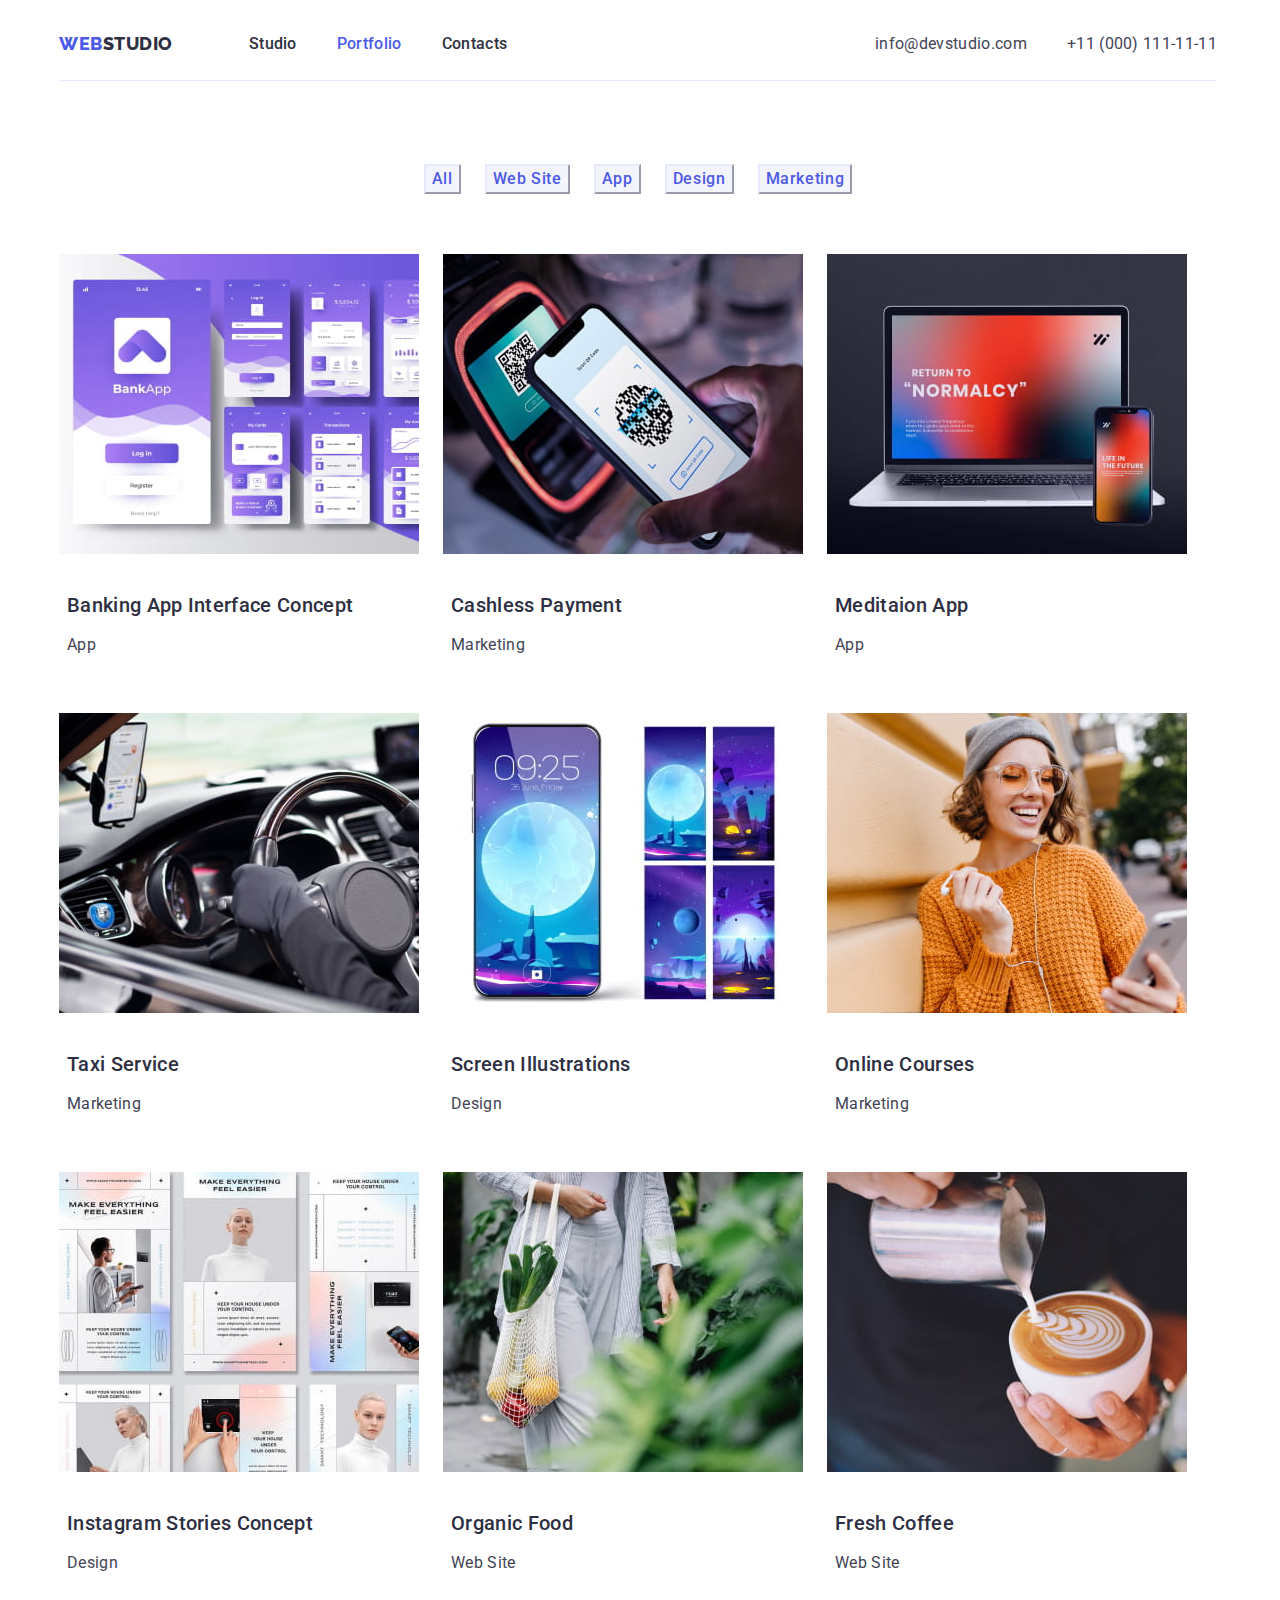
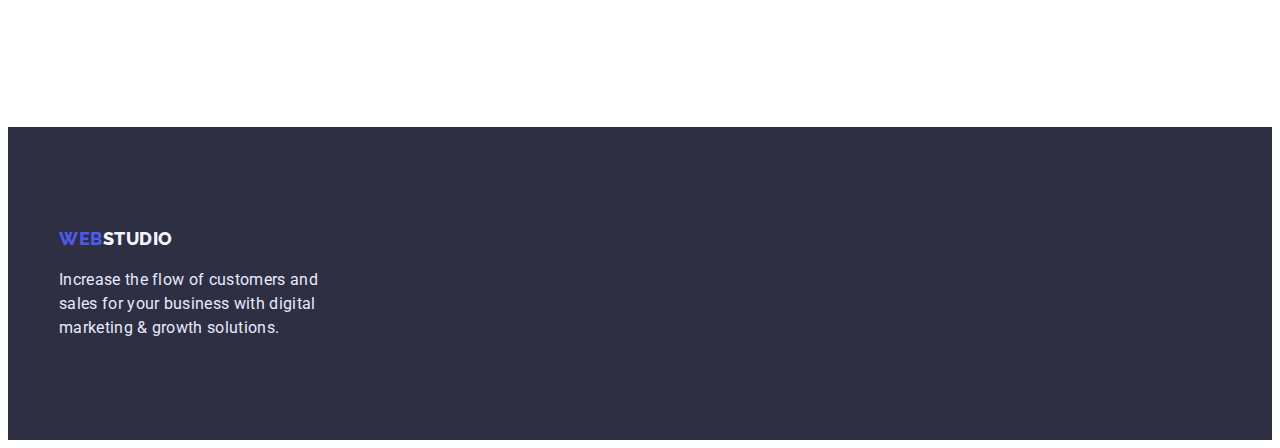
==== portfolio.html @ dd0be05a "and" ====
<!DOCTYPE html>
<html lang="en">
<head>
    <meta charset="UTF-8">
    <meta http-equiv="X-UA-Compatible" content="IE=edge">
    <meta name="viewport" content="width=device-width, initial-scale=1.0">
    <title>Portfolio</title>

    <link rel="preconnect" href="https://fonts.googleapis.com">
    <link rel="preconnect" href="https://fonts.gstatic.com" crossorigin>
    <link href="https://fonts.googleapis.com/css2?family=Raleway:wght@800&family=Roboto:wght@400;500;700;900&display=swap" rel="stylesheet">

    <link rel="stylesheet" href="https://cdnjs.cloudflare.com/ajax/libs/modern-normalize/1.1.0/modern-normalize.min.css" integrity="sha512-wpPYUAdjBVSE4KJnH1VR1HeZfpl1ub8YT/NKx4PuQ5NmX2tKuGu6U/JRp5y+Y8XG2tV+wKQpNHVUX03MfMFn9Q==" crossorigin="anonymous" referrerpolicy="no-referrer" />
    
 <link rel="stylesheet" href="./css/styles.css"> 

</head>

<body>
       
    <header>
        <div class="container">
            <div class="header-container">
        <nav class="header-nav">
            <a href="./index.html" class="logo_first">Web<span class="logo_second">Studio</span></a>
            <ul class="site-nav list">
                <li><a href="./index.html" class="link">Studio</a></li>
                <li><a href="" class="link current">Portfolio</a></li>
                <li><a href="" class="link">Contacts</a></li>
            </ul>
        </nav>
        <address class="address-nav">
            <ul class="addres-contact list">
            <li><a href="mailto:info@devstudio.com" class="link current">info@devstudio.com</a></li>
            <li><a href="tel:+110001111111" class="link current">+11 (000) 111-11-11</a></li>
        </ul>        
        </address>
    </div>
    </div>
    </header>
    
    
    <main>
        <section class="fon-section">

            <div class="container">
            <!--button-services-->
            <section class="button-section">
            <ul class="button-port">
                <li><button class="button-nav-port">All</button></li>
                <li><button class="button-nav-port">Web Site</button></li>
                <li><button class="button-nav-port">App</button></li>
                <li><button class="button-nav-port">Design</button></li>
                <li><button class="button-nav-port">Marketing</button></li>
            </ul>
        </section>

        <!--services-->
        
                <section class="photo">
                <ul class="fon-photo">
                    <div class="block-photo">                        
                        
                        <li><img src="./images/img_banking.jpg" alt="Banking App Interface Concept App" width="360" height="300">
                            <div class="title-section">
                        <h2 class="section-title-photo">Banking App Interface Concept</h2>
                        <p class="description">App</p>
                    </div>
                        </li>
                    </div>
                </ul>   
                <ul class="fon-photo">
                    <div class="block-photo">
                        <li><img src="./images/img_payment.jpg" alt="Cashless Payment" width="360" height="300">
                            <div class="title-section">
                    <h2 class="section-title-photo">Cashless Payment</h2>
                    <p class="description">Marketing</p>
                    
                </div>
                    </li>
                </div>
                </ul>
                <ul class="fon-photo">
                    <div class="block-photo">
                    <li><img src="./images/meditaion_app.jpg" alt="Meditaion App">
                        <div class="title-section">
                        <h2 class="section-title-photo">Meditaion App</h2>
                    <p class="description">App</p>
                </div>
                    </li>
                </div>
                </ul>
                <ul class="fon-photo">
                    <div class="block-photo">
                    <li><img src="./images/img_taxi.jpg" alt="Taxi Service">
                        <div class="title-section">
                        <h2 class="section-title-photo">Taxi Service</h2>
                        <p class="description">Marketing</p>
                    </div>
                        </li>
                    </div>
                </ul>
                <ul class="fon-photo">
                    <div class="block-photo">
                        <li><img src="./images/img_screen.jpg" alt="Screen Illustrations">
                            <div class="title-section">
                            <h2 class="section-title-photo">Screen Illustrations</h2>
                        <p class="description">Design</p>
                    </div>
                        </li>
                    </div>
                </ul>
                <ul class="fon-photo">
                    <div class="block-photo">
                        <li><img src="./images/img_online.jpg" alt="Online Courses">
                            <div class="title-section">
                            <h2 class="section-title-photo">Online Courses</h2>
                        <p class="description">Marketing</p>
                    </div>
                        </li>
                    </div>
                </ul>
                <ul class="fon-photo">
                    <div class="block-photo">
                        <li><img src="./images/img_instagram.jpg" alt="Instagram Stories Concept">
                            <div class="title-section">
                            <h2 class="section-title-photo">Instagram Stories Concept</h2>
                        <p class="description">Design</p>
                    </div>
                        </li>
                    </div>
                </ul>
                <ul class="fon-photo">
                    <div class="block-photo">
                        <li><img src="./images/img_food.jpg" alt="Organic Food">
                            <div class="title-section">
                            <h2 class="section-title-photo">Organic Food</h2>
                        <p class="description">Web Site</p>
                    </div>
                        </li>
                    </div>
                </ul>
                <ul class="fon-photo">
                    <div class="block-photo">
                        <li><img src="./images/img_coffee.jpg" alt="Fresh Coffee">
                            <div class="title-section">
                            <h2 class="section-title-photo">Fresh Coffee</h2>
                        <p class="description">Web Site</p>
                    </div>
                        </li>
                    </div>
                    
                </ul>
            </section>
        </section>

    </main>



    <footer class="footer">
        <div class="container">
            <div class="footer-end">
        <a href="./index.html" class="logo_first">Web<span class="logo_second_footer">Studio</span></a>
    </div>
    <div class="footer-text">
        <p>Increase the flow of customers and sales for your business with digital marketing & growth solutions.</p>
    </div>
    </footer>   
</body>
</html>
---- css/styles.css ----
:root {
    --text: #434455;
    --dark: #2e2f42;
    --second-text-color: #fff;
    --primary-brand: #4d5ae5;
    --light: #f4f4fd;
    --pressed-state: #404bbf;
    --button-noactive: #f4f4fd;
    --accent: #e7e9fc;
    --success: #31d0aa;
    --subtle-text: #8e8f99;
    --modal-overlay: #2e2f4266;
    --hero-background: #2e2f42b2;

}

body {
    font-family: Roboto, sans-serif;
    color: var(--dark);
    background-color: var(--second-text-color);
    font-size: 16px;
    line-height: 1.5;
    letter-spacing: 0.02em;
    text-decoration: none;

}

.container {

    width: 1158px;
    padding-right: 12px;
    padding-left: 12px;
    margin-right: auto;
    margin-left: auto;

    
}

ul {
    list-style: none;
}

p, h1, h2, h3, h4, h5, ul {
    padding: 0;
    margin: 0;
}

/*logo*/

.header-container {

    display: flex;
    align-items: center;
    gap: 40px;
    border-bottom-width: 1px;
    border-bottom-style: solid;
    border-bottom-color: var(--accent);

}

.header-nav {
    display: flex;
    align-items: center;
    flex-grow: 1;
    gap: 76px;
    padding: 24px 0;
    

}

.address-nav {
    display: flex;
    align-items: center; 
    
}

.logo_first {
    font-family: Raleway, sans-serif;
    color: var(--primary-brand);
    font-weight: 800;
    font-size: 18px;
    line-height: 1.33;
    text-decoration: none;
    text-transform: uppercase;
    letter-spacing: 0.03em;
}

.logo_second {
    color: var(--dark);
 }

.site-nav {
    display: flex;
    gap: 40px;


} 

.site-nav .link {
    color: var(--dark);
    font-weight: 500;
    text-decoration: none;

}

.site-nav .link:hover,
.site-nav .link:focus {
    color: var(--pressed-state);
    
}

.site-nav .link.current {
    color: var(--primary-brand);
    text-decoration: none;
}

.addres-contact {
    display: flex;
    gap: 40px;
    
}

.addres-contact .link  {
    color: var(--text);
    text-decoration: none;
    font-style: normal;
    padding: 24px 0;
}

.addres-contact .link:hover,
.addres-contact .link:focus {
    color: var(--pressed-state);
}


.fon-hero-title {
    background-color: var(--dark);
    padding-top: 188px;
    padding-bottom: 292px;
    text-align: center;
}

.hero-title {
    color: var(--second-text-color);
    font-weight: 700;
    font-size: 56px;
    line-height: 1.07;
    max-width: 494px;
    margin: 0 auto 48px;


}

.button-main {
    font-family: Roboto, sans-serif;
    background-color: var(--primary-brand);
    color: var(--second-text-color);
    font-weight: 500;
    font-size: 16px;
    line-height: 1.5; 
    border-radius: 4px;
    border: 0px;
    padding: 16px 32px;
    margin-left: auto;
    nav-right: aut;
    text-align: center;
    cursor: pointer;
    letter-spacing: 0.04em;

}

.button-main:hover,
.button-main:focus {
    color: var(--second-text-color);
    background-color: var(--pressed-state);
}

.block-description {
    padding-top: 120px;
    padding-bottom: 120px;
}
.section-title {
    color: var(--dark);
    font-weight: 500;
    font-size: 20px;
    line-height: 1.2;
    text-align: left;
    padding-bottom: 8px;
}

.title-description {
    display: flex;
    gap: 24px;
}
    
    
    

.section-description {
    color: #434455;
    flex-wrap: wrap;
    margin: 0 auto 48px;
}

.block-doing {
    padding-bottom: 120px;
    }

.doing {
    color: var(--dark);
    font-weight: 700;
    font-size: 36px;
    line-height: 1.11;
    text-align: center;
    flex-wrap: wrap;
    gap: 24px;

    }

    .doing-section {
        flex-basis: calc((100% - 48px) / 3);   
        display: flex; 
        gap: 24px;
        padding-top: 72px;
    }

 .teams-fon {
    background-color: var(--light);
    padding-bottom: 116px;
  } 

 
.teams {
    color: var(--dark);
    font-weight: 700;
    font-size: 36px;
    line-height: 1.11;
    text-align: center;
    padding-bottom: 72px;
    padding-top: 120px;
    }

    .team-class {
    display: flex;
    gap: 12px;
    flex-wrap: wrap;
    }

.worker-fon {
    font-size: 16px;
    line-height: 1.5;
    background-color: #fff;
    margin: 0 auto;   
}

.worker-team {
    display: flex;
    justify-content: center;
    flex-direction: column;
    align-items: center;
}

.worker {
    color: var(--dark);
    font-weight: 500;
    padding-top: 32px;
    padding-bottom: 8px;

}
.team-job {
    color: var(--text);
    padding-bottom: 32px;
}

.fon-section {
    display: flex;
}
.button-section {
    padding-top: 83px;
    padding-bottom: 60px;
}

.button-port {
    display: flex;
    gap: 24px;
    text-align: center;  
    flex-wrap: wrap;
    justify-content: center;

}

.button-nav-port {
    font-family: Roboto, sans-serif;
    font-weight: 500;
    border-color: var(--accent);
    background-color: var(--button-noactive);
    color: var(--primary-brand);
    font-size: 16px;
    line-height: 1.5;
    cursor: pointer;
    letter-spacing: 0.04em;
}

.button-nav-port:hover,
.button-nav-port:focus  {
    color: var(--second-text-color);
    background-color: var(--pressed-state);
}
.container {
    padding-right: 16px;
}

.photo {
    display: flex;
    flex-wrap: wrap;
    gap: 24px;
    padding-bottom: 120px;
}

.fon-photo:nth-child(3) {
    margin-right: 0;
}

.fon-photo {
    background-color: var(--second-text-color);
    border-color: var(--accent);
    max-width: 360px;
    flex-basis: calc((100% - 48px) / 3);
}


.block-photo {
}

.fon-photo {
}

.title-section {
padding-top: 32px;
padding-bottom: 32px;
padding-left: 8px;
}

.section-title-photo {
    color: var(--dark);
    font-weight: 500;
    font-size: 20px;
    line-height: 1.2;
    text-align: left;
    padding-bottom: 8px;
}


.description {
    color: var(--text);
    padding-top: 8px;

}

.footer {
    color: var(--accent);
    background-color: var(--dark);
    padding-top: 100px;
    padding-bottom: 100px;
} 

.footer-end {
    width: 264px;
    padding-bottom: 16px;
}

.logo_second_footer {
    font-weight: 800;
    color: var(--button-noactive);
}

.footer-text {
    width: 264px;
}
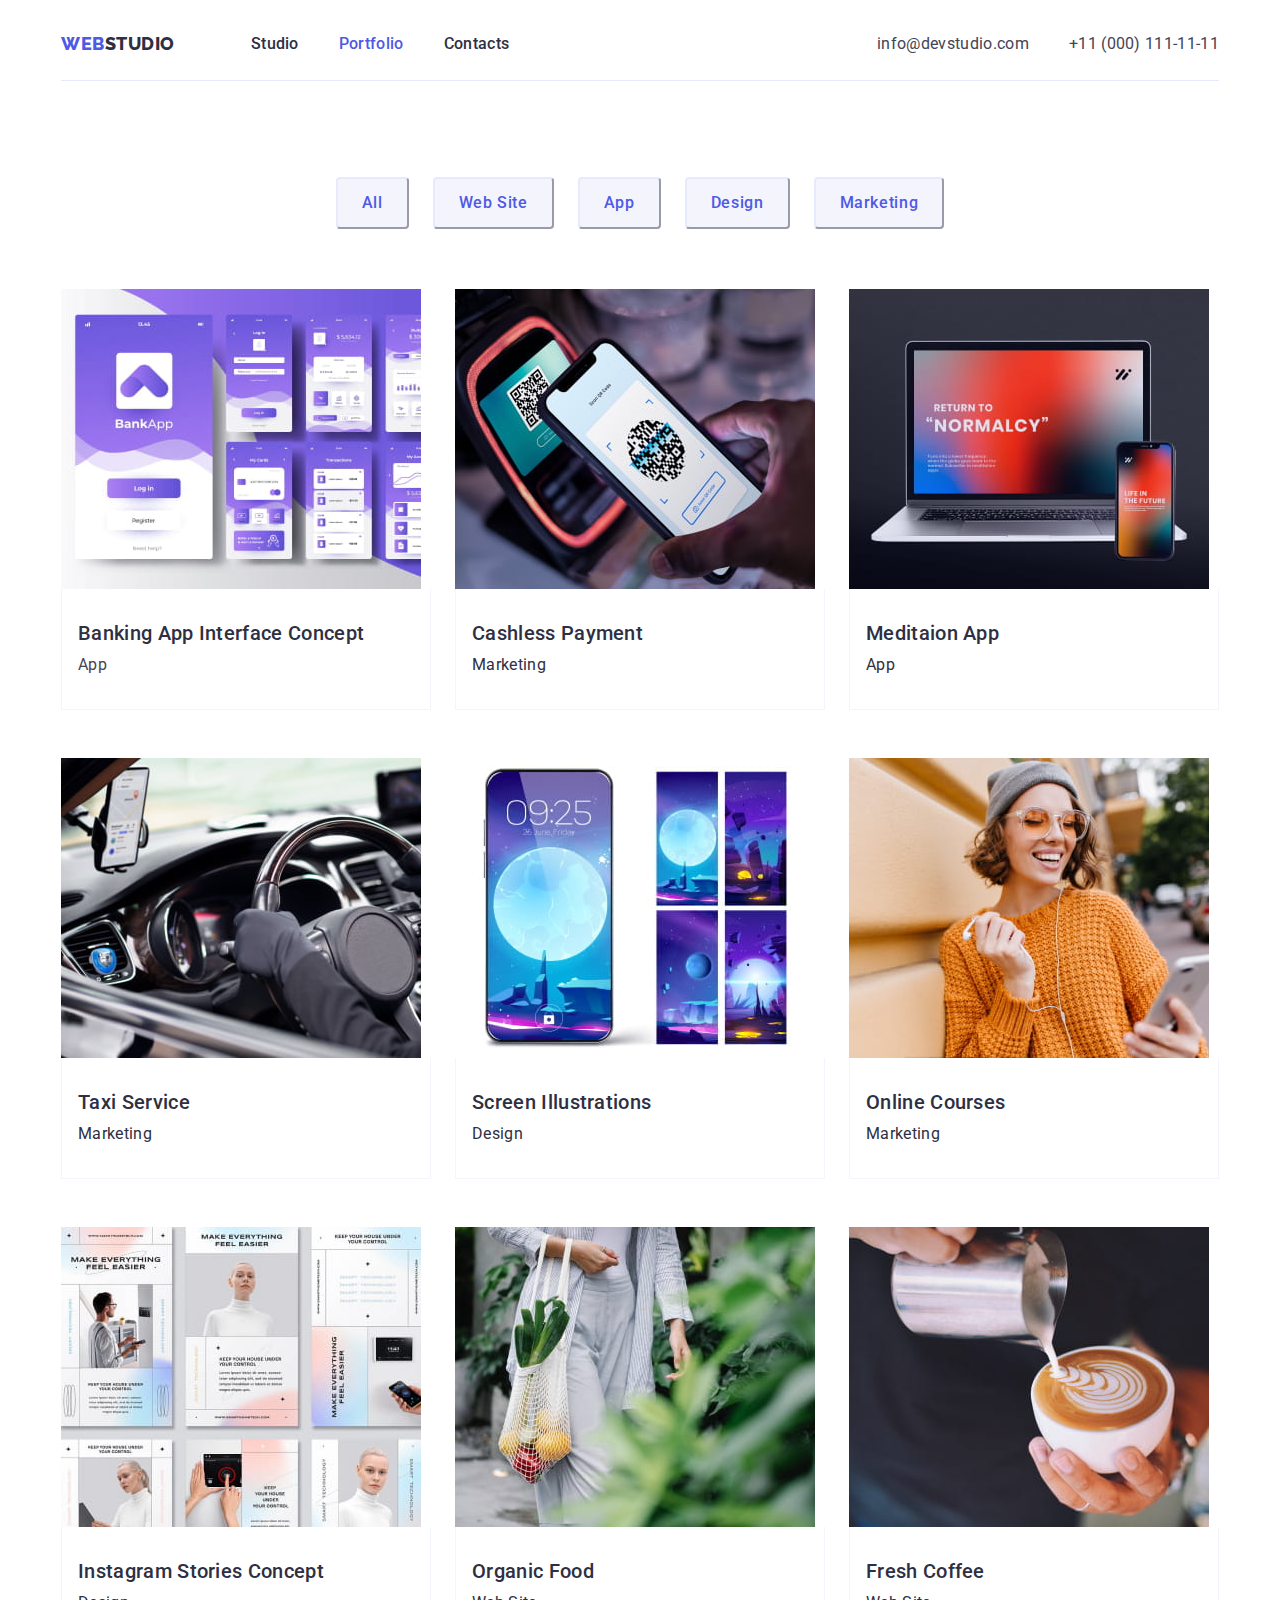
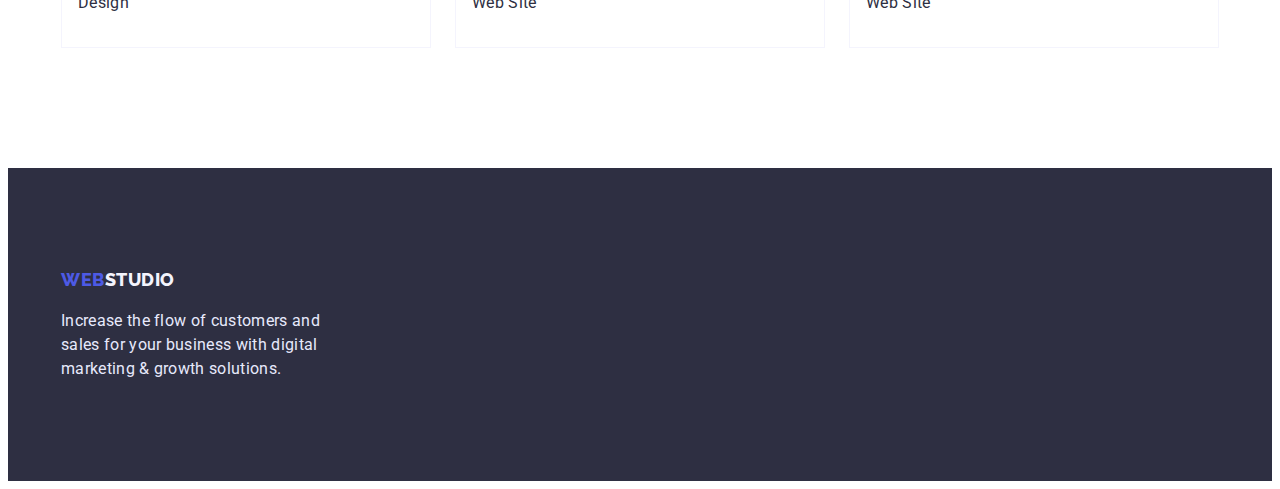
==== commit ddcbb76c: "correct" ====
--- a/portfolio.html
+++ b/portfolio.html
@@ -45,7 +45,6 @@
 
             <div class="container">
             <!--button-services-->
-            <section class="button-section">
             <ul class="button-port">
                 <li><button class="button-nav-port">All</button></li>
                 <li><button class="button-nav-port">Web Site</button></li>
@@ -53,105 +52,104 @@
                 <li><button class="button-nav-port">Design</button></li>
                 <li><button class="button-nav-port">Marketing</button></li>
             </ul>
-        </section>
 
         <!--services-->
-        
-                <section class="photo">
                 <ul class="fon-photo">
-                    <div class="block-photo">                        
+                                     
                         
-                        <li><img src="./images/img_banking.jpg" alt="Banking App Interface Concept App" width="360" height="300">
+                        <li class="block-photo">
+                            <img class="photo" src="./images/img_banking.jpg" alt="Banking App Interface Concept App" width="360" height="300">
                             <div class="title-section">
-                        <h2 class="section-title-photo">Banking App Interface Concept</h2>
-                        <p class="description">App</p>
-                    </div>
-                        </li>
-                    </div>
-                </ul>   
-                <ul class="fon-photo">
-                    <div class="block-photo">
-                        <li><img src="./images/img_payment.jpg" alt="Cashless Payment" width="360" height="300">
+                            <h2 class="section-title-photo">Banking App Interface Concept</h2>
+                            <p class="description-photo">App</p>
+                            </div>
+                            </li>
+                
+                
+
+                
+
+                        <li class="block-photo">
+                            <img class="photo" src="./images/img_payment.jpg" alt="Cashless Payment" width="360" height="300">
                             <div class="title-section">
-                    <h2 class="section-title-photo">Cashless Payment</h2>
-                    <p class="description">Marketing</p>
-                    
-                </div>
-                    </li>
-                </div>
-                </ul>
-                <ul class="fon-photo">
-                    <div class="block-photo">
-                    <li><img src="./images/meditaion_app.jpg" alt="Meditaion App">
+                            <h2 class="section-title-photo">Cashless Payment</h2>
+                            <p class="description">Marketing</p>
+                            </div>
+                            </li>
+                
+               
+
+                
+
+                        <li class="block-photo">
+                        <img class="photo" src="./images/meditaion_app.jpg" alt="Meditaion App">
                         <div class="title-section">
                         <h2 class="section-title-photo">Meditaion App</h2>
-                    <p class="description">App</p>
-                </div>
-                    </li>
-                </div>
-                </ul>
-                <ul class="fon-photo">
-                    <div class="block-photo">
-                    <li><img src="./images/img_taxi.jpg" alt="Taxi Service">
+                        <p class="description">App</p>
+                        </div>
+                        </li>
+
+
+
+                        <li class="block-photo">
+                        <img class="photo" src="./images/img_taxi.jpg" alt="Taxi Service">
                         <div class="title-section">
                         <h2 class="section-title-photo">Taxi Service</h2>
                         <p class="description">Marketing</p>
-                    </div>
+                        </div>
                         </li>
-                    </div>
-                </ul>
-                <ul class="fon-photo">
-                    <div class="block-photo">
-                        <li><img src="./images/img_screen.jpg" alt="Screen Illustrations">
+
+
+                            <li class="block-photo">
+                            <img class="photo" src="./images/img_screen.jpg" alt="Screen Illustrations">
                             <div class="title-section">
                             <h2 class="section-title-photo">Screen Illustrations</h2>
-                        <p class="description">Design</p>
-                    </div>
-                        </li>
-                    </div>
-                </ul>
-                <ul class="fon-photo">
-                    <div class="block-photo">
-                        <li><img src="./images/img_online.jpg" alt="Online Courses">
+                            <p class="description">Design</p>
+                            </div>
+                            </li>
+
+
+
+                            <li class="block-photo">
+                            <img class="photo" src="./images/img_online.jpg" alt="Online Courses">
                             <div class="title-section">
                             <h2 class="section-title-photo">Online Courses</h2>
-                        <p class="description">Marketing</p>
-                    </div>
-                        </li>
-                    </div>
-                </ul>
-                <ul class="fon-photo">
-                    <div class="block-photo">
-                        <li><img src="./images/img_instagram.jpg" alt="Instagram Stories Concept">
+                            <p class="description">Marketing</p>
+                            </div>
+                            </li>
+
+
+
+                            <li class="block-photo">
+                            <img class="photo" src="./images/img_instagram.jpg" alt="Instagram Stories Concept">
                             <div class="title-section">
                             <h2 class="section-title-photo">Instagram Stories Concept</h2>
-                        <p class="description">Design</p>
-                    </div>
+                            <p class="description">Design</p>
+                            </div>
                         </li>
-                    </div>
-                </ul>
-                <ul class="fon-photo">
-                    <div class="block-photo">
-                        <li><img src="./images/img_food.jpg" alt="Organic Food">
+
+
+
+                            <li class="block-photo">
+                            <img class="photo" src="./images/img_food.jpg" alt="Organic Food">
                             <div class="title-section">
                             <h2 class="section-title-photo">Organic Food</h2>
-                        <p class="description">Web Site</p>
-                    </div>
-                        </li>
-                    </div>
-                </ul>
-                <ul class="fon-photo">
-                    <div class="block-photo">
-                        <li><img src="./images/img_coffee.jpg" alt="Fresh Coffee">
+                            <p class="description">Web Site</p>
+                            </div>
+                            </li>
+
+
+
+                            <li class="block-photo">
+                            <img class="photo" src="./images/img_coffee.jpg" alt="Fresh Coffee">
                             <div class="title-section">
                             <h2 class="section-title-photo">Fresh Coffee</h2>
-                        <p class="description">Web Site</p>
-                    </div>
-                        </li>
-                    </div>
+                            <p class="description">Web Site</p>
+                            </div>
+                            </li>
                     
                 </ul>
-            </section>
+            
         </section>
 
     </main>
@@ -160,12 +158,11 @@
 
     <footer class="footer">
         <div class="container">
-            <div class="footer-end">
-        <a href="./index.html" class="logo_first">Web<span class="logo_second_footer">Studio</span></a>
-    </div>
-    <div class="footer-text">
-        <p>Increase the flow of customers and sales for your business with digital marketing & growth solutions.</p>
-    </div>
+                <a href="./index.html" class="logo_first">Web<span class="logo_second_footer">Studio</span></a>
+    
+
+        <p class="footer-text">Increase the flow of customers and sales for your business with digital marketing & growth solutions.</p>
+
     </footer>   
 </body>
 </html>--- a/css/styles.css
+++ b/css/styles.css
@@ -28,8 +28,8 @@
 .container {
 
     width: 1158px;
-    padding-right: 12px;
-    padding-left: 12px;
+    padding-right: 15px;
+    padding-left: 15px;
     margin-right: auto;
     margin-left: auto;
 
@@ -43,6 +43,11 @@
 p, h1, h2, h3, h4, h5, ul {
     padding: 0;
     margin: 0;
+}
+.photo {
+    display: block;
+    max-width: 100%;
+    height: auto;
 }
 
 /*logo*/
@@ -63,9 +68,6 @@
     align-items: center;
     flex-grow: 1;
     gap: 76px;
-    padding: 24px 0;
-    
-
 }
 
 .address-nav {
@@ -100,7 +102,8 @@
     color: var(--dark);
     font-weight: 500;
     text-decoration: none;
-
+    padding: 24px 0;
+    display: block;
 }
 
 .site-nav .link:hover,
@@ -125,6 +128,7 @@
     text-decoration: none;
     font-style: normal;
     padding: 24px 0;
+    display: block;
 }
 
 .addres-contact .link:hover,
@@ -136,7 +140,7 @@
 .fon-hero-title {
     background-color: var(--dark);
     padding-top: 188px;
-    padding-bottom: 292px;
+    padding-bottom: 188px;
     text-align: center;
 }
 
@@ -179,27 +183,33 @@
     padding-top: 120px;
     padding-bottom: 120px;
 }
+
+.class-description {
+    flex-basis: calc((100% - 72px) / 4);  
+    color: var(--text);
+} 
+
+.title-description {
+    display: flex;
+    gap: 24px;
+    flex-wrap: wrap;
+}
+
 .section-title {
     color: var(--dark);
     font-weight: 500;
     font-size: 20px;
     line-height: 1.2;
     text-align: left;
-    padding-bottom: 8px;
-}
-
-.title-description {
-    display: flex;
-    gap: 24px;
-}
-    
-    
-    
+    margin-bottom: 8px;
+}
+
+
+    
+
 
 .section-description {
-    color: #434455;
-    flex-wrap: wrap;
-    margin: 0 auto 48px;
+    color: var(--text);
 }
 
 .block-doing {
@@ -214,20 +224,24 @@
     text-align: center;
     flex-wrap: wrap;
     gap: 24px;
-
-    }
-
-    .doing-section {
-        flex-basis: calc((100% - 48px) / 3);   
-        display: flex; 
-        gap: 24px;
-        padding-top: 72px;
-    }
+     }
+
+.doing-section {
+   
+    display: flex; 
+    gap: 24px;
+    margin-top: 72px;
+}
+
+.doing-colm {
+    flex-basis: calc((100% - 48px) / 3);
+}
 
  .teams-fon {
     background-color: var(--light);
-    padding-bottom: 116px;
-  } 
+    padding-bottom: 120px;
+    padding-top: 120px;
+} 
 
  
 .teams {
@@ -236,49 +250,54 @@
     font-size: 36px;
     line-height: 1.11;
     text-align: center;
-    padding-bottom: 72px;
-    padding-top: 120px;
+    margin-bottom: 72px;
     }
 
-    .team-class {
-    display: flex;
-    gap: 12px;
-    flex-wrap: wrap;
+.team-class {
+    display: flex;
+    gap: 24px;
+    flex-wrap: wrap;
+    margin: 0;
+    padding: 0;
     }
 
 .worker-fon {
     font-size: 16px;
     line-height: 1.5;
-    background-color: #fff;
-    margin: 0 auto;   
-}
-
-.worker-team {
-    display: flex;
-    justify-content: center;
-    flex-direction: column;
-    align-items: center;
+    flex-basis: calc((100% - 72px) / 4); 
+    background: var(--second-text-color);
+    box-shadow: 0px 1px 6px rgba(46, 47, 66, 0.08), 0px 1px 1px rgba(46, 47, 66, 0.16), 0px 2px 1px rgba(46, 47, 66, 0.08);
+    border-radius: 0px 0px 4px 4px;
+    display: block;
+    max-width: 100%; 
+    height: auto;
+    
+}
+
+.worker-section {
+    text-align: center;
+    padding-top: 32px;
+    padding-bottom: 32px;
 }
 
 .worker {
     color: var(--dark);
     font-weight: 500;
-    padding-top: 32px;
-    padding-bottom: 8px;
+    margin-bottom: 8px;
 
 }
 .team-job {
     color: var(--text);
-    padding-bottom: 32px;
 }
 
 .fon-section {
-    display: flex;
-}
-.button-section {
+    padding-top: 96px;
+    padding-bottom: 120px;
+}
+/*.button-section {
     padding-top: 83px;
     padding-bottom: 60px;
-}
+}*/
 
 .button-port {
     display: flex;
@@ -299,6 +318,8 @@
     line-height: 1.5;
     cursor: pointer;
     letter-spacing: 0.04em;
+    padding: 12px 24px;
+    border-radius: 4px;
 }
 
 .button-nav-port:hover,
@@ -306,39 +327,31 @@
     color: var(--second-text-color);
     background-color: var(--pressed-state);
 }
-.container {
-    padding-right: 16px;
-}
-
-.photo {
-    display: flex;
-    flex-wrap: wrap;
-    gap: 24px;
-    padding-bottom: 120px;
-}
-
-.fon-photo:nth-child(3) {
-    margin-right: 0;
-}
+
 
 .fon-photo {
     background-color: var(--second-text-color);
     border-color: var(--accent);
-    max-width: 360px;
+    display: flex;
+    flex-wrap: wrap;
+    gap: 48px 24px;
+    padding-top: 60px;
+
+    
+}
+    
+.block-photo {
     flex-basis: calc((100% - 48px) / 3);
 }
 
-
-.block-photo {
-}
-
-.fon-photo {
-}
 
 .title-section {
 padding-top: 32px;
 padding-bottom: 32px;
-padding-left: 8px;
+padding-left: 16px;
+border-left: 1px solid var(--light);
+border-right: 1px solid var(--light);
+border-bottom: 1px solid var(--light);
 }
 
 .section-title-photo {
@@ -347,38 +360,40 @@
     font-size: 20px;
     line-height: 1.2;
     text-align: left;
-    padding-bottom: 8px;
-}
-
-
-.description {
-    color: var(--text);
-    padding-top: 8px;
-
-}
+    margin-bottom: 8px;
+}
+
+.description-photo {
+    color: var(--text); 
+}
+
+
+
+
+
 
 .footer {
     color: var(--accent);
     background-color: var(--dark);
     padding-top: 100px;
     padding-bottom: 100px;
+    
 } 
 
-.footer-end {
-    width: 264px;
-    padding-bottom: 16px;
-}
+
 
 .logo_second_footer {
     font-weight: 800;
     color: var(--button-noactive);
+
 }
 
 .footer-text {
     width: 264px;
-}
-
-
-
-
-
+    padding-top: 16px;
+}
+
+
+
+
+
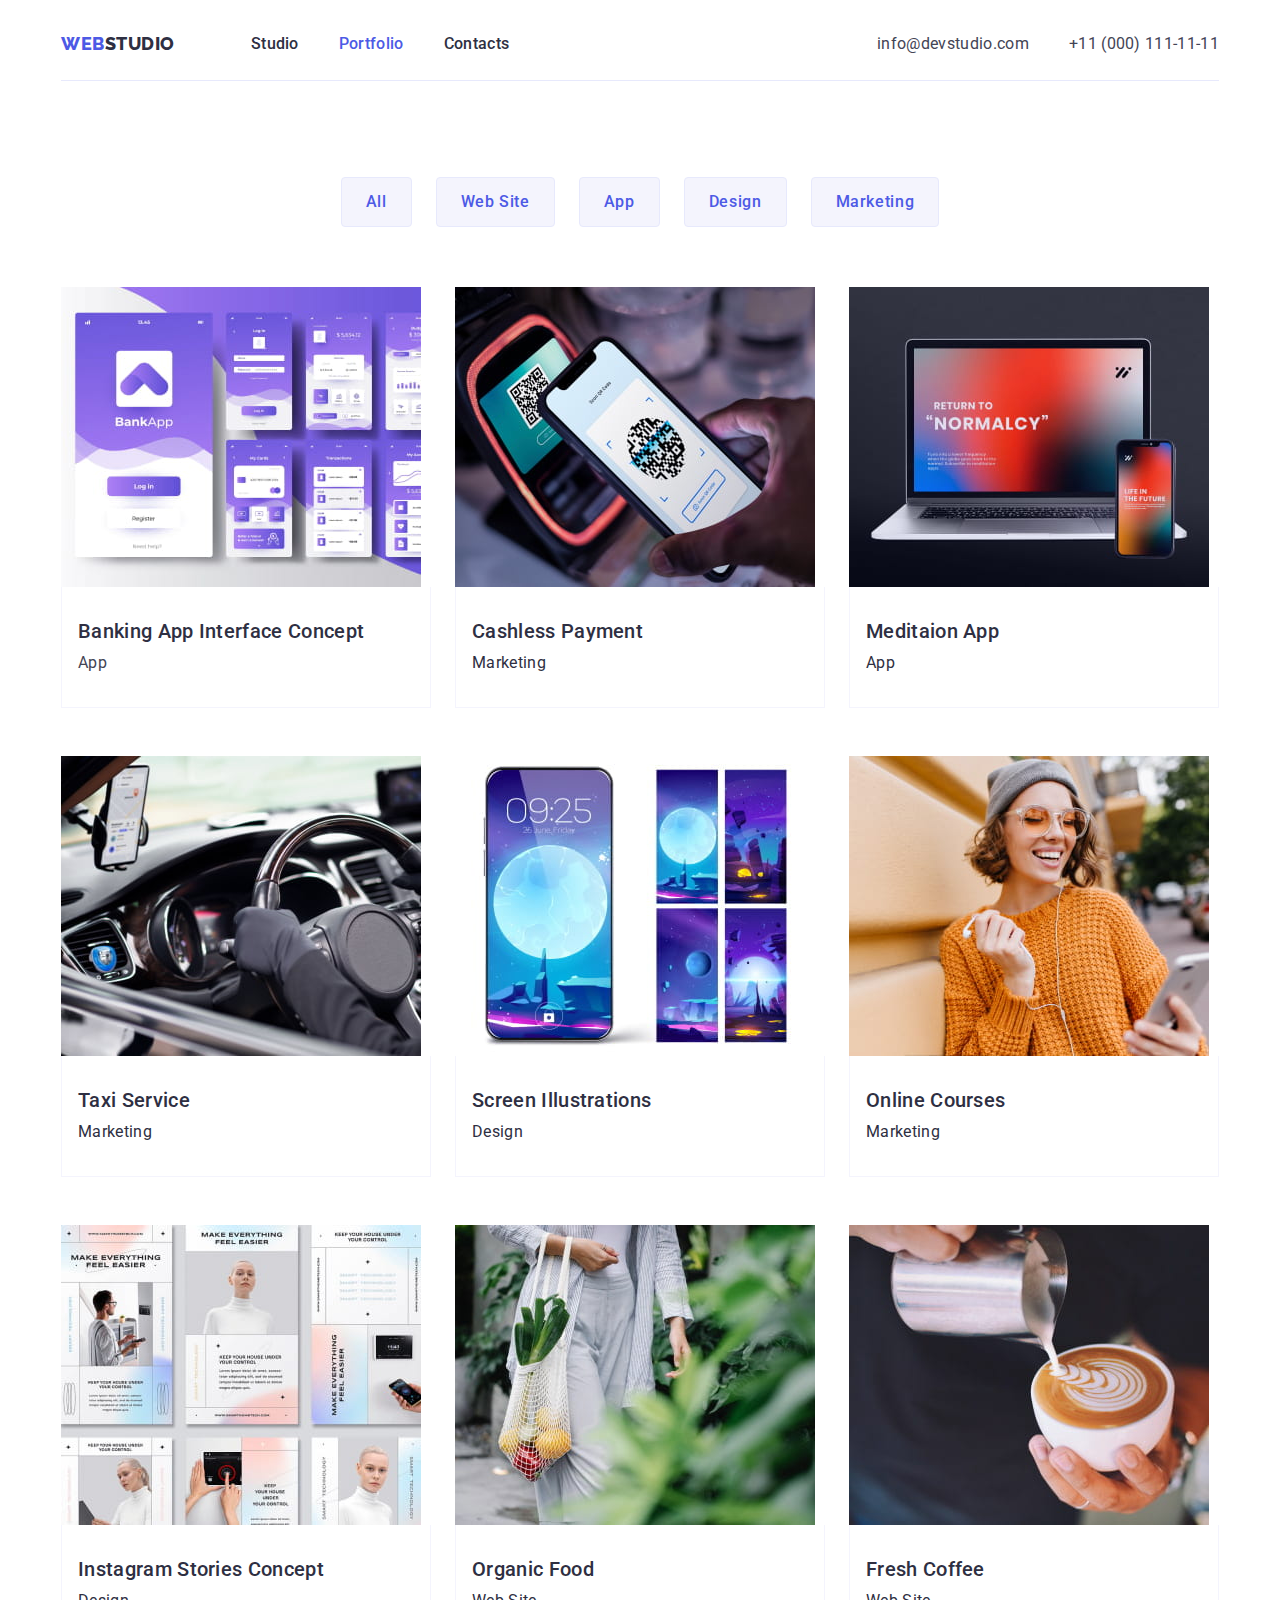
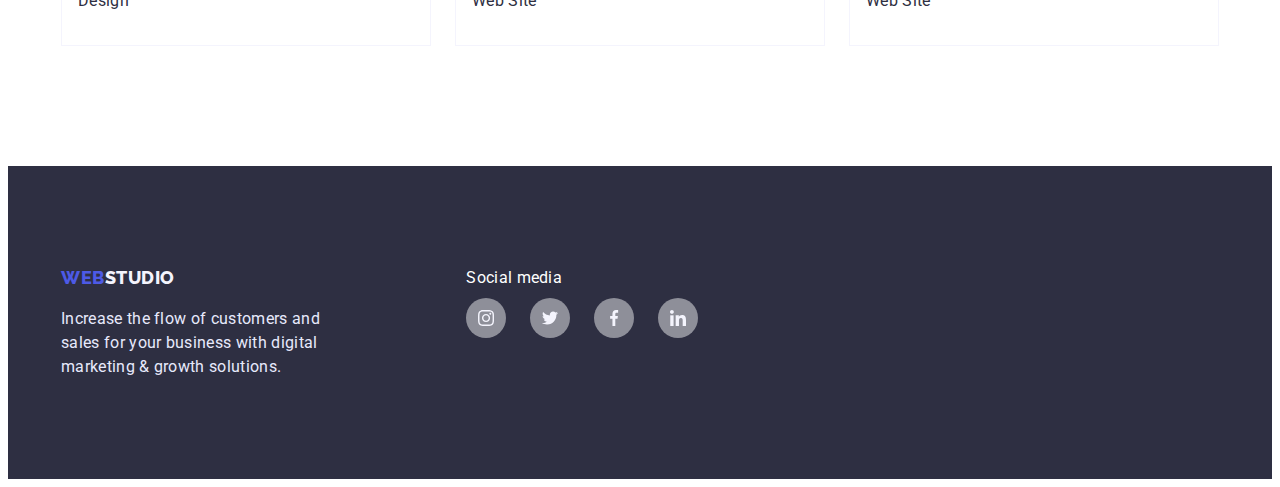
==== commit 3f6b2358: "problem with hover" ====
--- a/portfolio.html
+++ b/portfolio.html
@@ -58,6 +58,7 @@
                                      
                         
                         <li class="block-photo">
+                            <a href="" class="link-block-photo"></a>
                             <img class="photo" src="./images/img_banking.jpg" alt="Banking App Interface Concept App" width="360" height="300">
                             <div class="title-section">
                             <h2 class="section-title-photo">Banking App Interface Concept</h2>
@@ -158,11 +159,52 @@
 
     <footer class="footer">
         <div class="container">
+            <div class="footer-section">
+            <div class="footer-info">
                 <a href="./index.html" class="logo_first">Web<span class="logo_second_footer">Studio</span></a>
     
-
+    <!--<div class="footer-text">-->
         <p class="footer-text">Increase the flow of customers and sales for your business with digital marketing & growth solutions.</p>
-
-    </footer>   
+            </div>
+
+            <div class="footer-contect">
+                <p class="fooret-title">Social media</p>
+                <ul class="footer-list">
+                    <li class="footer-class">
+                        <a href="" class="footer-icon">
+                        <svg class="footer-item">
+                            <use href="./images/icons.svg#icon-instagram"></use>
+                        </svg>
+                    </a>
+                    </li>
+
+                    <li class="footer-class">
+                        <a href="" class="footer-icon">
+                        <svg class="footer-item">
+                            <use href="./images/icons.svg#icon-twitter"></use>
+                        </svg>
+                    </a>
+                    </li>
+
+                    <li class="footer-class">
+                        <a href="" class="footer-icon">
+                        <svg class="footer-item">
+                            <use href="./images/icons.svg#icon-facebook"></use>
+                        </svg>
+                    </a>
+                    </li>
+
+                    <li class="footer-class">
+                        <a href="" class="footer-icon">
+                        <svg class="footer-item">
+                            <use href="./images/icons.svg#icon-linkedin"></use>
+                        </svg>
+                    </a>
+                </li>
+                </ul>
+            </div>
+        </div>
+    </div>
+    </footer>  
 </body>
 </html>--- a/css/styles.css
+++ b/css/styles.css
@@ -138,10 +138,14 @@
 
 
 .fon-hero-title {
-    background-color: var(--dark);
     padding-top: 188px;
     padding-bottom: 188px;
     text-align: center;
+    background-image: linear-gradient(rgba(46, 47, 66, 0.7), rgba(46, 47, 66, 0.7)), url('../images/people-office.jpg');
+    background-color: var(--second-text-color);
+    background-repeat: no-repeat;
+    background-position: center;
+    background-size: cover;
 }
 
 .hero-title {
@@ -166,7 +170,7 @@
     border: 0px;
     padding: 16px 32px;
     margin-left: auto;
-    nav-right: aut;
+    nav-right: auto;
     text-align: center;
     cursor: pointer;
     letter-spacing: 0.04em;
@@ -224,7 +228,7 @@
     text-align: center;
     flex-wrap: wrap;
     gap: 24px;
-     }
+    }
 
 .doing-section {
    
@@ -311,7 +315,7 @@
 .button-nav-port {
     font-family: Roboto, sans-serif;
     font-weight: 500;
-    border-color: var(--accent);
+    border: 1px solid var(--accent);
     background-color: var(--button-noactive);
     color: var(--primary-brand);
     font-size: 16px;
@@ -324,8 +328,18 @@
 
 .button-nav-port:hover,
 .button-nav-port:focus  {
+
     color: var(--second-text-color);
     background-color: var(--pressed-state);
+}
+
+.button-nav-port:hover,
+.button-nav-port:focus  {
+    box-shadow: 
+    0px 2px 2px 0px #0000001F,
+    0px 2px 1px 0px #00000014,
+    0px 3px 1px 0px #0000001a,
+    0px 4px 4px 0px #00000040;
 }
 
 
@@ -335,13 +349,16 @@
     display: flex;
     flex-wrap: wrap;
     gap: 48px 24px;
-    padding-top: 60px;
-
+    margin-top: 60px;
+    
     
 }
     
 .block-photo {
     flex-basis: calc((100% - 48px) / 3);
+    background-color: var(--second-text-color);
+    border-color: var(--accent);
+    display: block;
 }
 
 
@@ -363,23 +380,108 @@
     margin-bottom: 8px;
 }
 
+.link-block-photo {
+    display: block;
+}
+
+.block-photo :hover {
+    box-shadow: 
+    0px 1px 1px 0px #2E2F4229,
+    0px 1px 6px 0px #2E2F4214,
+    0px 4px 4px 0px #00000040;
+}
+
 .description-photo {
     color: var(--text); 
 }
 
 
-
-
-
-
+.customers-block {
+    padding-top: 130px;
+    padding-bottom: 120px;
+
+}
+
+
+.title-customers {
+    color: var(--dark);
+    font-weight: 700;
+    font-size: 36px;
+    line-height: 1.11;
+    text-align: center;
+    margin-bottom: 72px;
+    }
+
+    .customers-list {
+        display: flex;
+        flex-wrap: wrap;
+        gap: 24px;
+
+    
+   
+    }
+
+    .customers-photo {
+        
+        background-color: var(--second-text-color);
+        flex-basis: calc((100% - 120px) / 6);
+        align-items:center;
+        justify-content: center;
+    
+
+    }
+    
+    .photo-customers {
+        width: 168px;
+        height: 88px;
+        border: 1px solid var(--subtle-text);
+        border-radius: 4px;
+        color: var(--subtle-text);
+        fill: currentColor;
+        display: block;
+
+    }
+    
+    
+    
+    .customers-icon {
+
+        display: flex;
+        align-items:center;
+        justify-content: center;
+  
+
+    }
+        
+  
+    
+    .photo-customers:hover  {
+        border: 1px solid var(--primary-brand);
+        fill: currentColor;
+
+        }
+
+
+    .customers-icon:hover {
+    fill: var(--primary-brand);
+    fill: currentColor;
+}
 .footer {
     color: var(--accent);
     background-color: var(--dark);
     padding-top: 100px;
     padding-bottom: 100px;
-    
+
 } 
 
+.footer-section {
+    display: flex;
+
+}
+
+.footer-info {
+width: 35%;
+}
 
 
 .logo_second_footer {
@@ -390,10 +492,115 @@
 
 .footer-text {
     width: 264px;
-    padding-top: 16px;
-}
-
-
-
-
-
+    margin-top: 16px;
+}
+
+.footer-contect {
+    font-size: 16px;
+    line-height: 1.5;
+    display: block;
+    max-width: 100%; 
+    height: auto;
+    width: 65%;
+    padding-bottom: 16px;
+
+
+}
+
+.fooret-title {
+    color: var(--second-text-color);
+}
+
+.footer-list {
+    display: flex;
+    justify-content: left;
+    gap: 24px;
+    margin-top: 8px;
+
+}
+
+.footer-class {
+    width: 40px;
+    height: 40px;
+    
+
+
+
+}
+
+.footer-item {
+    width: 16px;
+    height: 16px;
+}
+
+.social-link {
+
+}
+
+.footer-icon {
+    width: 100%;
+    height: 100%;
+    background-color: var(--subtle-text);
+    border-radius: 50%;
+    display: flex;
+    align-items:center;
+    justify-content: center;
+}
+
+.footer-icon:hover  {
+    background-color: var(--success);
+}
+
+
+
+
+
+
+
+
+
+
+.social-list {
+    display: flex;
+    justify-content: center;
+    gap: 24px;
+    margin-top: 8px;
+
+}
+
+.social-class {
+    width: 40px;
+    height: 40px;
+    
+
+
+
+}
+
+.social-item {
+    width: 16px;
+    height: 16px;
+}
+
+.social-link {
+
+}
+
+.social-icon {
+    width: 100%;
+    height: 100%;
+    background-color: var(--primary-brand);
+    border-radius: 50%;
+    display: flex;
+    align-items:center;
+    justify-content: center;
+}
+
+.social-icon:hover  {
+    background-color: var(--pressed-state);
+}
+
+
+
+
+
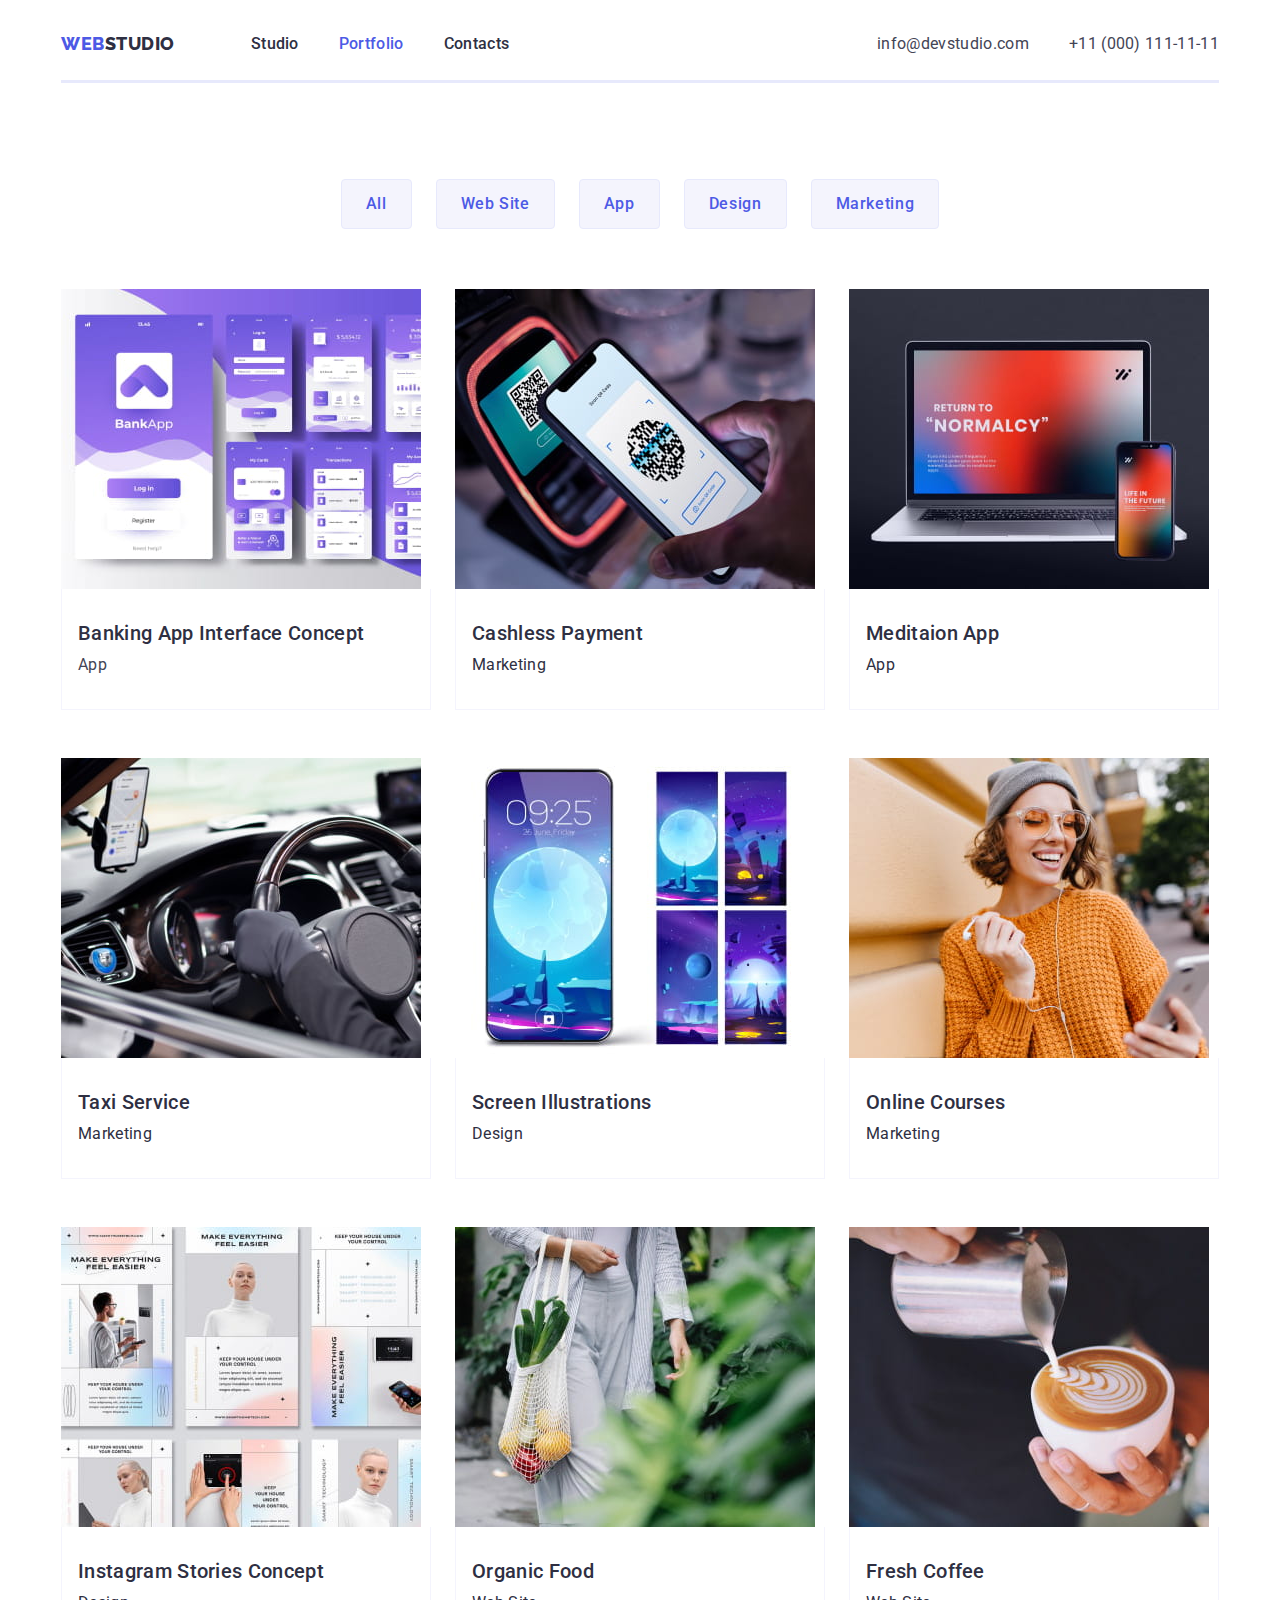
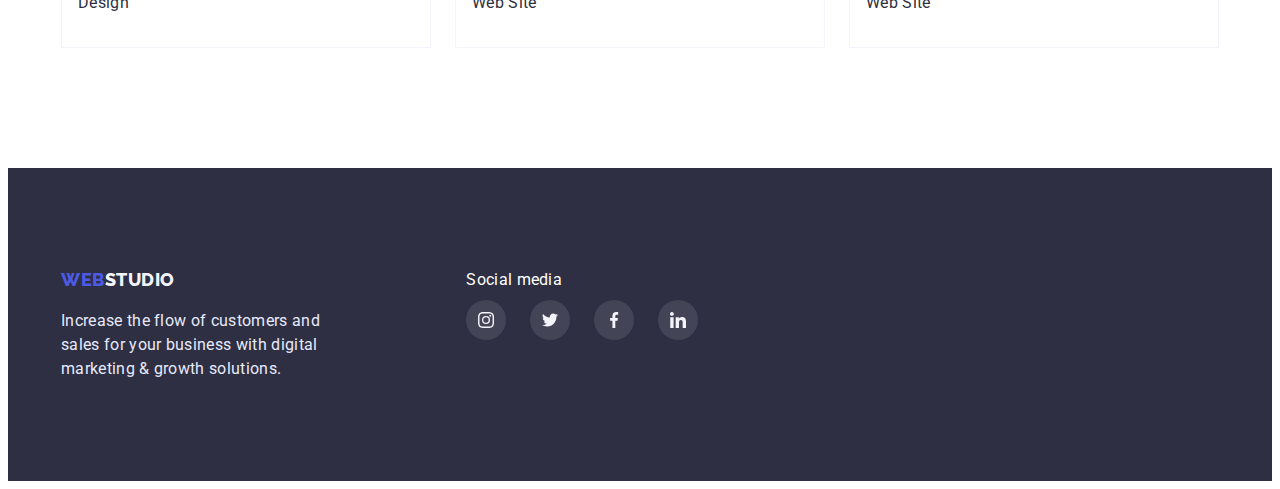
==== commit 23a1d71c: "correct img" ====
--- a/portfolio.html
+++ b/portfolio.html
@@ -58,7 +58,6 @@
                                      
                         
                         <li class="block-photo">
-                            <a href="" class="link-block-photo"></a>
                             <img class="photo" src="./images/img_banking.jpg" alt="Banking App Interface Concept App" width="360" height="300">
                             <div class="title-section">
                             <h2 class="section-title-photo">Banking App Interface Concept</h2>
--- a/css/styles.css
+++ b/css/styles.css
@@ -57,7 +57,7 @@
     display: flex;
     align-items: center;
     gap: 40px;
-    border-bottom-width: 1px;
+    border-bottom-width: 6px 1px 1px;
     border-bottom-style: solid;
     border-bottom-color: var(--accent);
 
@@ -184,20 +184,45 @@
 }
 
 .block-description {
+    display: flex;
+    flex-wrap: wrap;
     padding-top: 120px;
     padding-bottom: 120px;
+    gap: 24px;
+
+}
+
+.title-description {
+    display: flex;
+    flex-wrap: wrap;
+    gap: 24px;
 }
 
 .class-description {
     flex-basis: calc((100% - 72px) / 4);  
-    color: var(--text);
-} 
-
-.title-description {
-    display: flex;
-    gap: 24px;
-    flex-wrap: wrap;
-}
+
+    }
+    
+.description-icon {
+
+    display: flex;
+    align-items:center;
+    justify-content: center;
+    margin-bottom: 8px;
+    width: 264px;
+    height: 112px;
+    background-color: var(--light);
+}
+
+
+
+.photo-description {
+    width: 64px;
+    height: 64px;
+
+
+}
+
 
 .section-title {
     color: var(--dark);
@@ -268,6 +293,7 @@
 .worker-fon {
     font-size: 16px;
     line-height: 1.5;
+    height: 224px;
     flex-basis: calc((100% - 72px) / 4); 
     background: var(--second-text-color);
     box-shadow: 0px 1px 6px rgba(46, 47, 66, 0.08), 0px 1px 1px rgba(46, 47, 66, 0.16), 0px 2px 1px rgba(46, 47, 66, 0.08);
@@ -384,7 +410,7 @@
     display: block;
 }
 
-.block-photo :hover {
+.block-photo:hover {
     box-shadow: 
     0px 1px 1px 0px #2E2F4229,
     0px 1px 6px 0px #2E2F4214,
@@ -423,48 +449,49 @@
 
     .customers-photo {
         
-        background-color: var(--second-text-color);
         flex-basis: calc((100% - 120px) / 6);
         align-items:center;
         justify-content: center;
-    
-
-    }
-    
-    .photo-customers {
         width: 168px;
         height: 88px;
+
         border: 1px solid var(--subtle-text);
         border-radius: 4px;
-        color: var(--subtle-text);
-        fill: currentColor;
-        display: block;
-
-    }
-    
-    
-    
+
+    }
+
+
     .customers-icon {
-
+        fill: var(--subtle-text);
+
+        width: 104px;
+        height: 58px;
+
+    }
+
+    .photo-customers {
+        
+
+        width: 100%;
+        height: 100%;
         display: flex;
         align-items:center;
         justify-content: center;
-  
 
     }
         
   
     
     .photo-customers:hover  {
-        border: 1px solid var(--primary-brand);
-        fill: currentColor;
+        border: 1px solid var(--pressed-state);
+        border-radius: 4px;
+
 
         }
-
-
+        
     .customers-icon:hover {
-    fill: var(--primary-brand);
-    fill: currentColor;
+    fill: var(--pressed-state);
+
 }
 .footer {
     color: var(--accent);
@@ -533,31 +560,23 @@
     height: 16px;
 }
 
-.social-link {
-
-}
+
 
 .footer-icon {
     width: 100%;
     height: 100%;
-    background-color: var(--subtle-text);
+    background-color: var(--text);
+    fill: var(--second-text-color);
     border-radius: 50%;
     display: flex;
     align-items:center;
     justify-content: center;
 }
 
-.footer-icon:hover  {
+.footer-icon:hover,
+.footer-icon:focus  {
     background-color: var(--success);
 }
-
-
-
-
-
-
-
-
 
 
 .social-list {
@@ -571,10 +590,6 @@
 .social-class {
     width: 40px;
     height: 40px;
-    
-
-
-
 }
 
 .social-item {
@@ -583,7 +598,6 @@
 }
 
 .social-link {
-
 }
 
 .social-icon {
@@ -591,6 +605,7 @@
     height: 100%;
     background-color: var(--primary-brand);
     border-radius: 50%;
+    fill: var(--second-text-color);
     display: flex;
     align-items:center;
     justify-content: center;
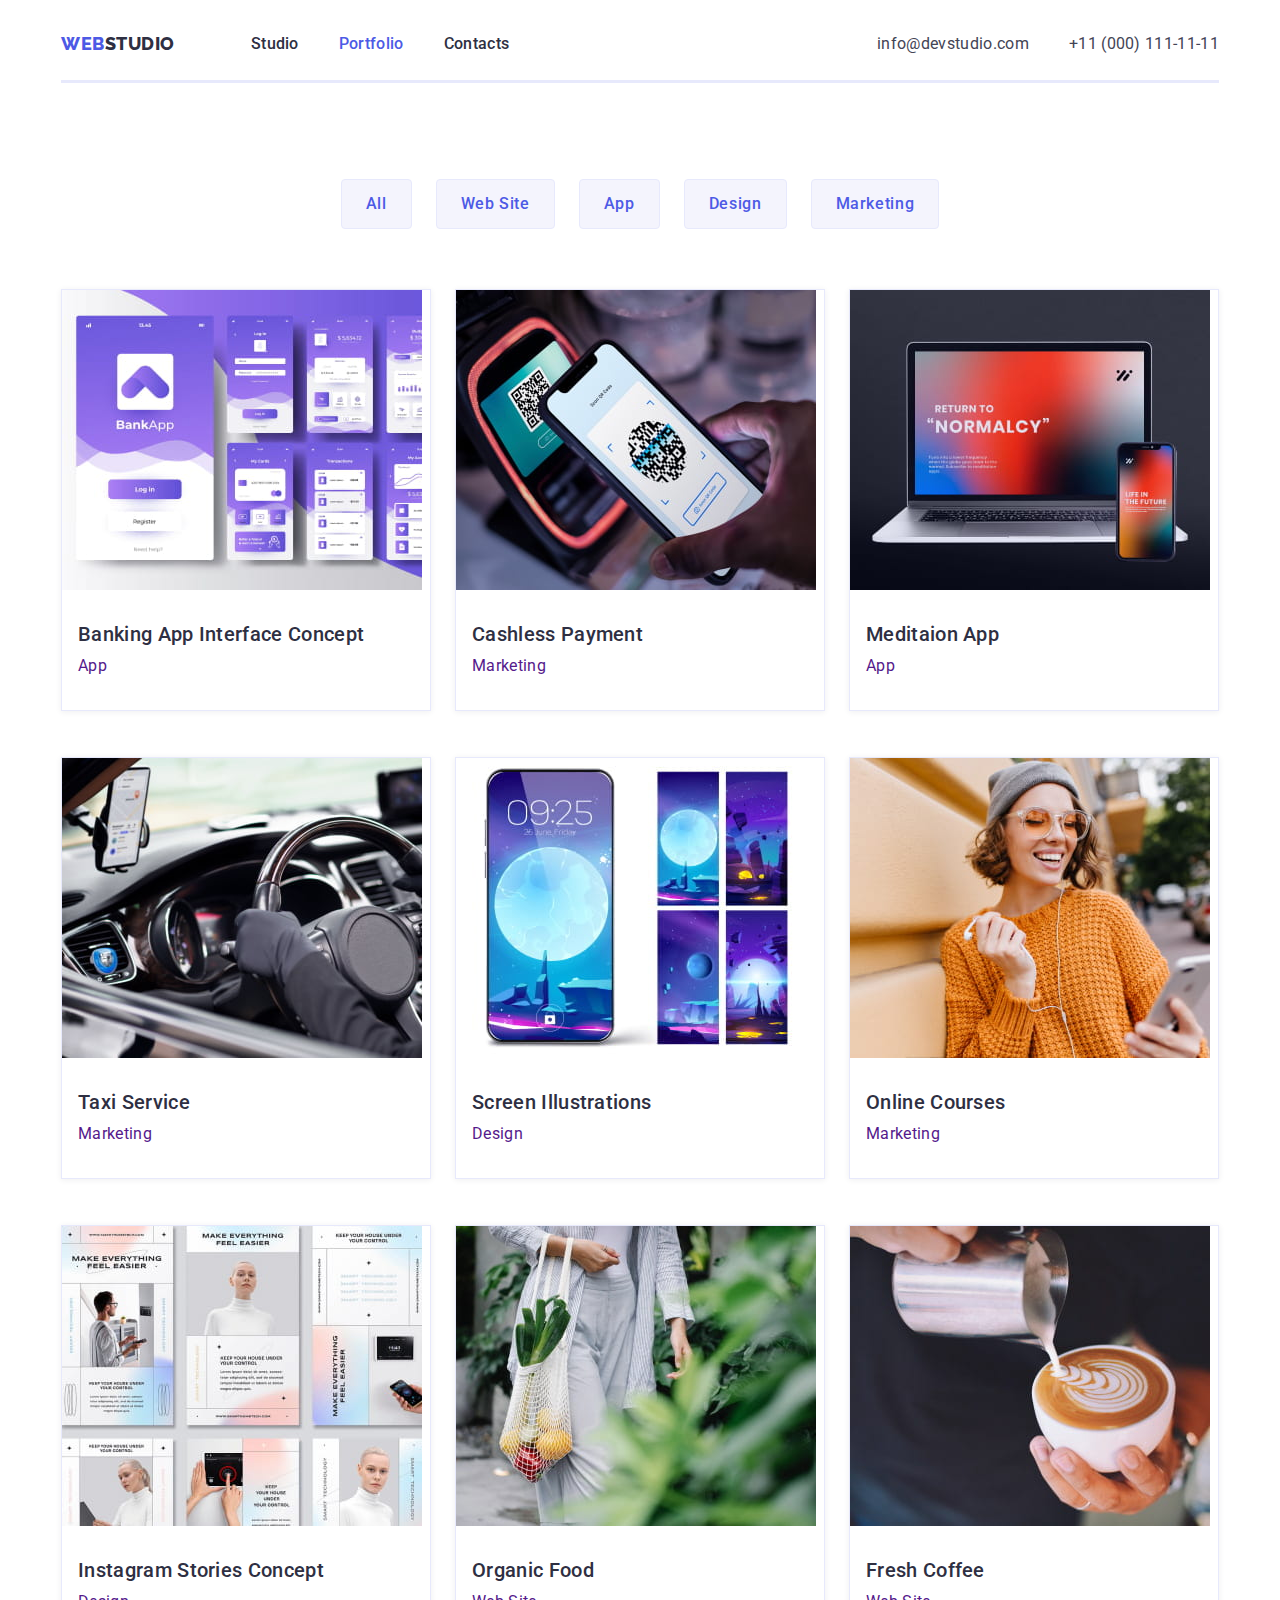
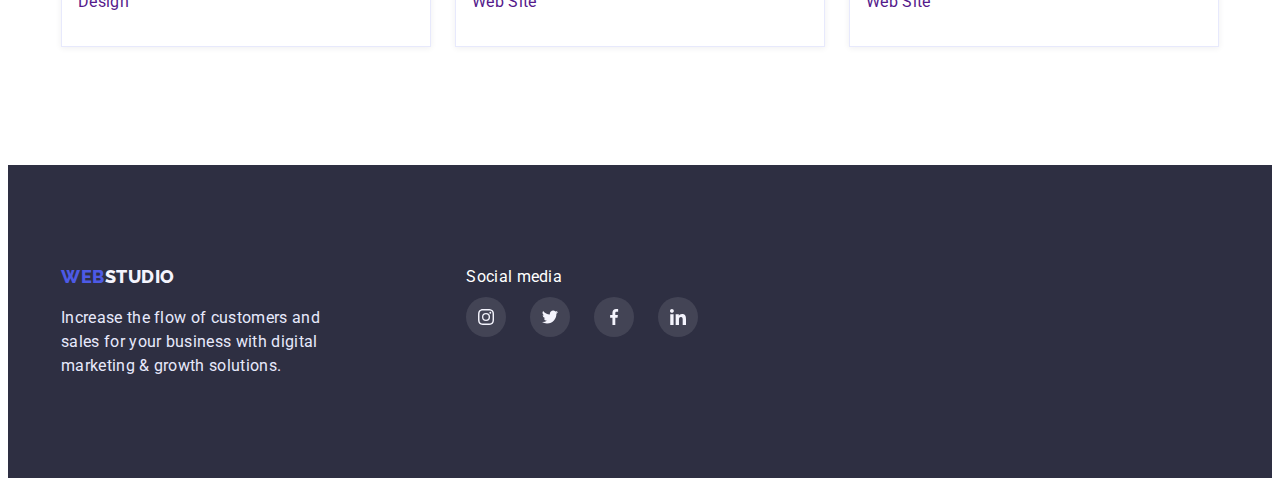
==== commit 5f062652: "correct customers and portfolio" ====
--- a/portfolio.html
+++ b/portfolio.html
@@ -58,23 +58,27 @@
                                      
                         
                         <li class="block-photo">
+                            <a href="" class="photo-link">
                             <img class="photo" src="./images/img_banking.jpg" alt="Banking App Interface Concept App" width="360" height="300">
-                            <div class="title-section">
+                                <div class="title-section">
                             <h2 class="section-title-photo">Banking App Interface Concept</h2>
                             <p class="description-photo">App</p>
-                            </div>
-                            </li>
-                
-                
-
-                
-
-                        <li class="block-photo">
+                                </div>
+                            </a>
+                            </li>
+                
+                
+
+                
+
+                        <li class="block-photo">
+                            <a href="" class="photo-link">
                             <img class="photo" src="./images/img_payment.jpg" alt="Cashless Payment" width="360" height="300">
                             <div class="title-section">
                             <h2 class="section-title-photo">Cashless Payment</h2>
                             <p class="description">Marketing</p>
                             </div>
+                            </a>
                             </li>
                 
                
@@ -82,70 +86,84 @@
                 
 
                         <li class="block-photo">
+                        <a href="" class="photo-link">
                         <img class="photo" src="./images/meditaion_app.jpg" alt="Meditaion App">
                         <div class="title-section">
                         <h2 class="section-title-photo">Meditaion App</h2>
                         <p class="description">App</p>
                         </div>
+                        </a>
                         </li>
 
 
 
                         <li class="block-photo">
+                            <a href="" class="photo-link">
                         <img class="photo" src="./images/img_taxi.jpg" alt="Taxi Service">
                         <div class="title-section">
                         <h2 class="section-title-photo">Taxi Service</h2>
                         <p class="description">Marketing</p>
                         </div>
+                        </a>
                         </li>
 
 
                             <li class="block-photo">
+                                <a href="" class="photo-link">
                             <img class="photo" src="./images/img_screen.jpg" alt="Screen Illustrations">
                             <div class="title-section">
                             <h2 class="section-title-photo">Screen Illustrations</h2>
                             <p class="description">Design</p>
                             </div>
-                            </li>
-
-
-
-                            <li class="block-photo">
+                                </a>
+                            </li>
+
+
+
+                            <li class="block-photo">
+                                <a href="" class="photo-link">
                             <img class="photo" src="./images/img_online.jpg" alt="Online Courses">
                             <div class="title-section">
                             <h2 class="section-title-photo">Online Courses</h2>
                             <p class="description">Marketing</p>
                             </div>
-                            </li>
-
-
-
-                            <li class="block-photo">
+                                </a>
+                            </li>
+
+
+
+                            <li class="block-photo">
+                                <a href="" class="photo-link">
                             <img class="photo" src="./images/img_instagram.jpg" alt="Instagram Stories Concept">
                             <div class="title-section">
                             <h2 class="section-title-photo">Instagram Stories Concept</h2>
                             <p class="description">Design</p>
                             </div>
+                            </a>
                         </li>
 
 
 
                             <li class="block-photo">
+                                <a href="" class="photo-link">
                             <img class="photo" src="./images/img_food.jpg" alt="Organic Food">
                             <div class="title-section">
                             <h2 class="section-title-photo">Organic Food</h2>
                             <p class="description">Web Site</p>
                             </div>
-                            </li>
-
-
-
-                            <li class="block-photo">
+                                </a>
+                            </li>
+
+
+
+                            <li class="block-photo">
+                                <a href="" class="photo-link">
                             <img class="photo" src="./images/img_coffee.jpg" alt="Fresh Coffee">
                             <div class="title-section">
                             <h2 class="section-title-photo">Fresh Coffee</h2>
                             <p class="description">Web Site</p>
                             </div>
+                                </a>
                             </li>
                     
                 </ul>
--- a/css/styles.css
+++ b/css/styles.css
@@ -57,7 +57,7 @@
     display: flex;
     align-items: center;
     gap: 40px;
-    border-bottom-width: 6px 1px 1px;
+
     border-bottom-style: solid;
     border-bottom-color: var(--accent);
 
@@ -140,12 +140,13 @@
 .fon-hero-title {
     padding-top: 188px;
     padding-bottom: 188px;
+
     text-align: center;
     background-image: linear-gradient(rgba(46, 47, 66, 0.7), rgba(46, 47, 66, 0.7)), url('../images/people-office.jpg');
     background-color: var(--second-text-color);
     background-repeat: no-repeat;
     background-position: center;
-    background-size: cover;
+    background-size: 1440px auto;
 }
 
 .hero-title {
@@ -382,19 +383,30 @@
     
 .block-photo {
     flex-basis: calc((100% - 48px) / 3);
-    background-color: var(--second-text-color);
-    border-color: var(--accent);
+    height: 420px;
+}
+
+.photo-link {
     display: block;
-}
-
+    text-decoration: none;
+    border: 1px solid #E7E9FC;
+    box-shadow: 0px 1px 6px 0px #2E2F4214;
+
+}
+
+
+.photo-link:hover {
+    border: 0.5px solid var(--button-noactive);
+
+    box-shadow: 0px 2px 1px 0px #2E2F4214;
+    box-shadow: 0px 1px 1px 0px #2E2F4229;
+    box-shadow: 0px 1px 6px 0px #2E2F4214;
+}
 
 .title-section {
 padding-top: 32px;
 padding-bottom: 32px;
 padding-left: 16px;
-border-left: 1px solid var(--light);
-border-right: 1px solid var(--light);
-border-bottom: 1px solid var(--light);
 }
 
 .section-title-photo {
@@ -410,12 +422,19 @@
     display: block;
 }
 
-.block-photo:hover {
+
+box-shadow: 0px 2px 1px 0px #2E2F4214;
+
+box-shadow: 0px 1px 1px 0px #2E2F4229;
+
+box-shadow: 0px 1px 6px 0px #2E2F4214;
+
+/*.block-photo:hover {
     box-shadow: 
     0px 1px 1px 0px #2E2F4229,
     0px 1px 6px 0px #2E2F4214,
     0px 4px 4px 0px #00000040;
-}
+}*/
 
 .description-photo {
     color: var(--text); 
@@ -450,49 +469,38 @@
     .customers-photo {
         
         flex-basis: calc((100% - 120px) / 6);
-        align-items:center;
-        justify-content: center;
-        width: 168px;
+
         height: 88px;
-
-        border: 1px solid var(--subtle-text);
-        border-radius: 4px;
-
     }
 
 
     .customers-icon {
         fill: var(--subtle-text);
-
-        width: 104px;
-        height: 58px;
-
-    }
-
-    .photo-customers {
-        
-
+        border-radius: 4px;
+        border: 1px solid var(--subtle-text);
         width: 100%;
         height: 100%;
         display: flex;
-        align-items:center;
+        align-items: center;
         justify-content: center;
-
+    }
+
+    .photo-customers {
+        width: 104px;
+        height: 56px;
     }
         
   
     
-    .photo-customers:hover  {
+    .customers-icon:hover,
+    .customers-icon:focus  {
         border: 1px solid var(--pressed-state);
         border-radius: 4px;
-
-
+        fill: var(--pressed-state);
         }
         
-    .customers-icon:hover {
-    fill: var(--pressed-state);
-
-}
+
+
 .footer {
     color: var(--accent);
     background-color: var(--dark);
@@ -611,7 +619,8 @@
     justify-content: center;
 }
 
-.social-icon:hover  {
+.social-icon:hover,
+.social-icon:focus  {
     background-color: var(--pressed-state);
 }
 
